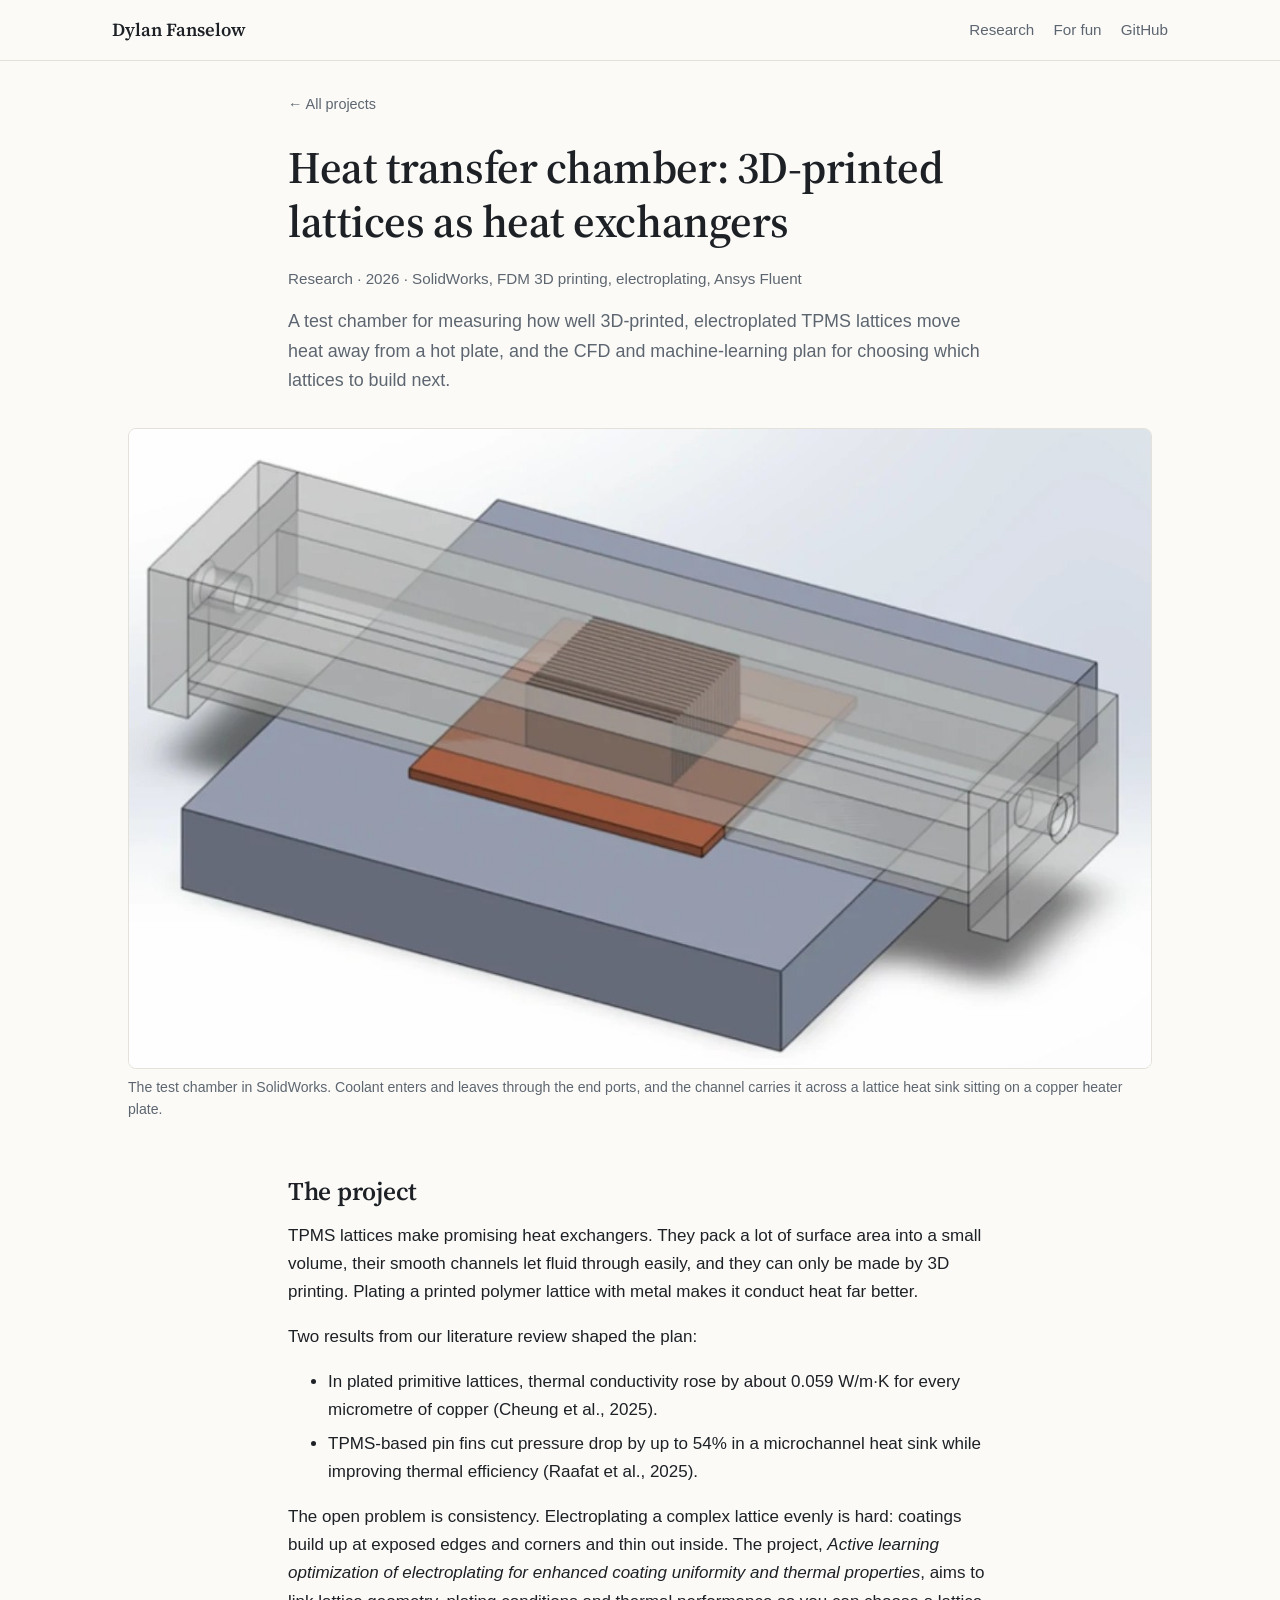
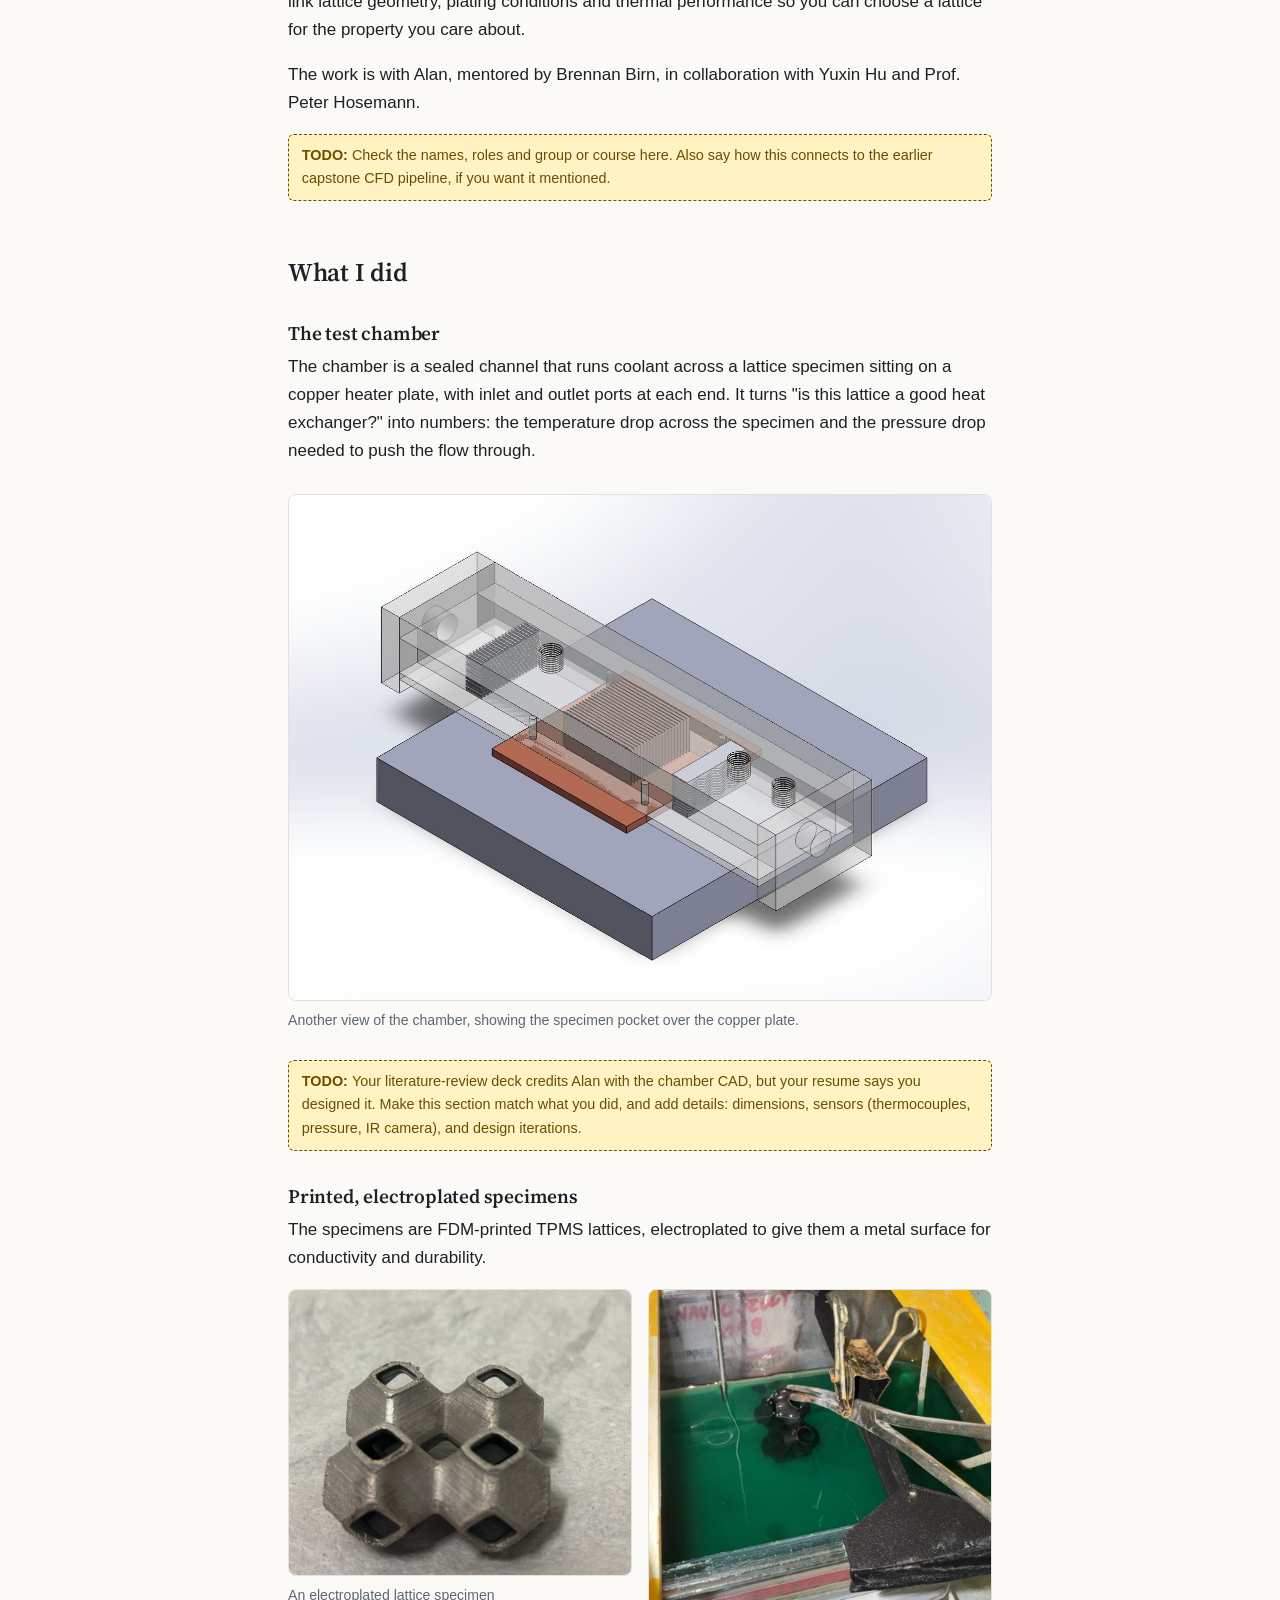
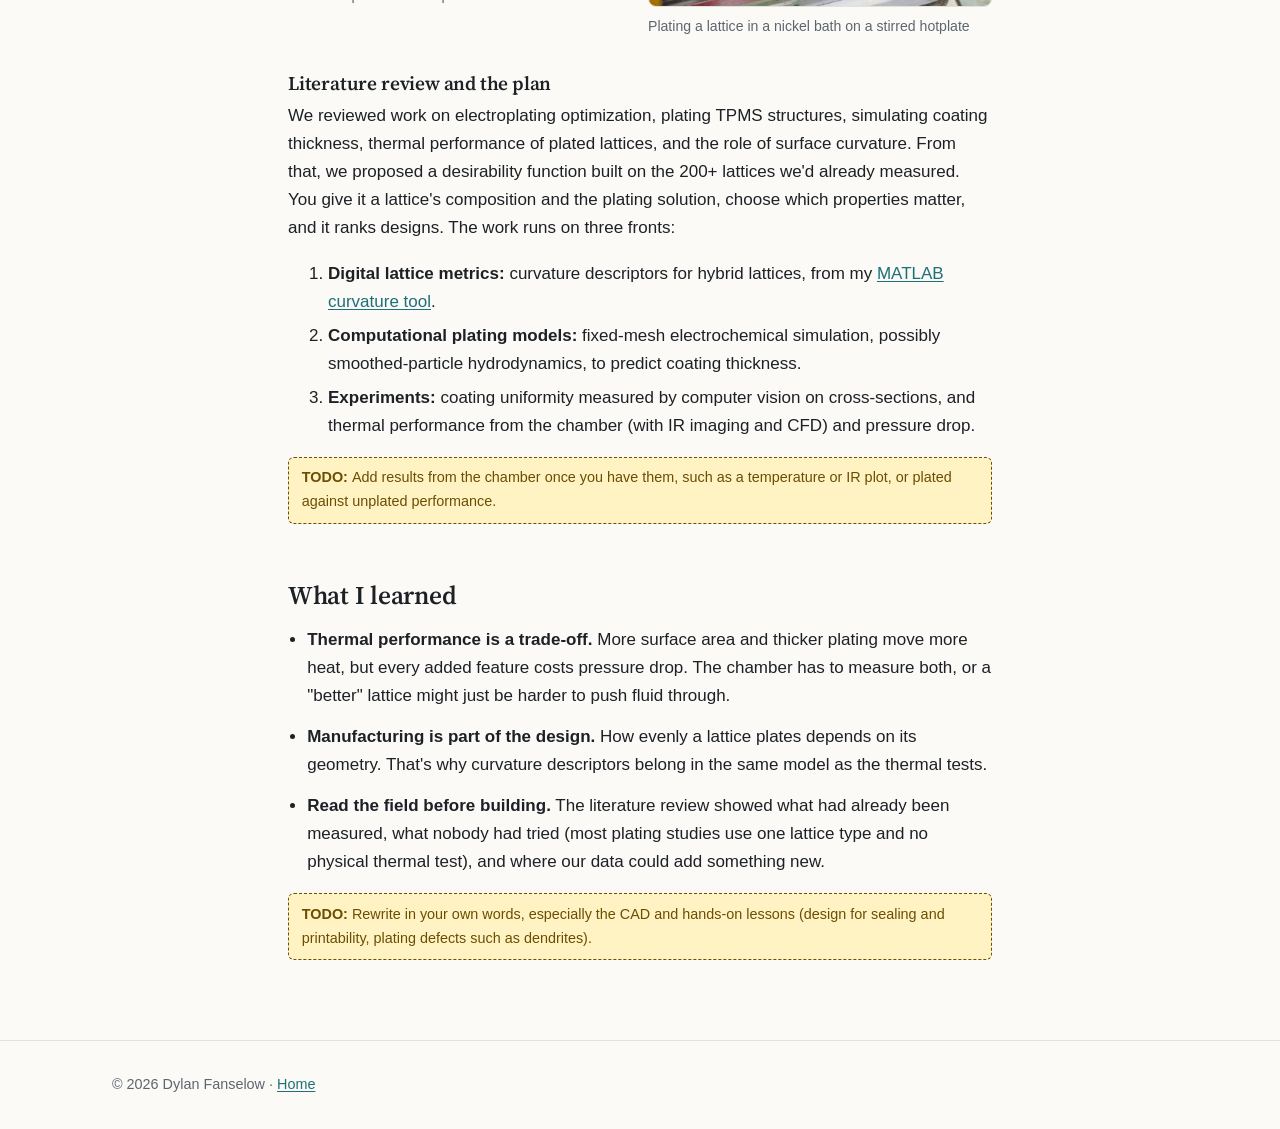
==== projects/heat-transfer-chamber.html @ c2d488ae "Add files via upload" ====
<!doctype html>
<html lang="en">
<head>
  <meta charset="utf-8">
  <meta name="viewport" content="width=device-width, initial-scale=1">
  <title>Heat Transfer Chamber · Dylan Fanselow</title>
  <meta name="description" content="A test chamber for additively manufactured, electroplated TPMS lattices used as heat exchangers: CAD, specimens, plating, and the CFD and ML plan around it.">
  <link rel="preconnect" href="https://fonts.googleapis.com">
  <link rel="preconnect" href="https://fonts.gstatic.com" crossorigin>
  <link href="https://fonts.googleapis.com/css2?family=Source+Serif+4:opsz,wght@8..60,600&display=swap" rel="stylesheet">
  <link rel="stylesheet" href="../assets/css/style.css">
</head>
<body>
<header class="site-header">
  <div class="wrap">
    <a class="brand" href="../index.html">Dylan Fanselow</a>
    <nav class="nav"><a href="../index.html#research">Research</a><a href="../index.html#fun">For fun</a><a href="https://github.com/dylanfanselow">GitHub</a></nav>
  </div>
</header>

<main class="article">
  <p class="crumb"><a href="../index.html#research">← All projects</a></p>

  <div class="project-head">
    <h1>Heat transfer chamber: 3D-printed lattices as heat exchangers</h1>
    <p class="meta">Research · 2026 · SolidWorks, FDM 3D printing, electroplating, Ansys Fluent</p>
    <p class="summary">A test chamber for measuring how well 3D-printed, electroplated TPMS lattices move heat away from a hot plate, and the CFD and machine-learning plan for choosing which lattices to build next.</p>
  </div>

  <figure class="hero-fig wide">
    <img src="../assets/img/chamber/test_chamber.jpg" alt="SolidWorks model of the heat transfer test chamber: a flow channel with inlet and outlet ports passing over a lattice heat sink on a copper plate">
    <figcaption>The test chamber in SolidWorks. Coolant enters and leaves through the end ports, and the channel carries it across a lattice heat sink sitting on a copper heater plate.</figcaption>
  </figure>

  <h2>The project</h2>
  <p>TPMS lattices make promising heat exchangers. They pack a lot of surface area into a small volume, their smooth channels let fluid through easily, and they can only be made by 3D printing. Plating a printed polymer lattice with metal makes it conduct heat far better.</p>
  <p>Two results from our literature review shaped the plan:</p>
  <ul>
    <li>In plated primitive lattices, thermal conductivity rose by about 0.059 W/m·K for every micrometre of copper (Cheung et al., 2025).</li>
    <li>TPMS-based pin fins cut pressure drop by up to 54% in a microchannel heat sink while improving thermal efficiency (Raafat et al., 2025).</li>
  </ul>
  <p>The open problem is consistency. Electroplating a complex lattice evenly is hard: coatings build up at exposed edges and corners and thin out inside. The project, <em>Active learning optimization of electroplating for enhanced coating uniformity and thermal properties</em>, aims to link lattice geometry, plating conditions and thermal performance so you can choose a lattice for the property you care about.</p>
  <p>The work is with Alan, mentored by Brennan Birn, in collaboration with Yuxin Hu and Prof. Peter Hosemann.</p>
  <span class="todo">Check the names, roles and group or course here. Also say how this connects to the earlier capstone CFD pipeline, if you want it mentioned.</span>

  <h2>What I did</h2>

  <h3>The test chamber</h3>
  <p>The chamber is a sealed channel that runs coolant across a lattice specimen sitting on a copper heater plate, with inlet and outlet ports at each end. It turns "is this lattice a good heat exchanger?" into numbers: the temperature drop across the specimen and the pressure drop needed to push the flow through.</p>
  <figure>
    <img src="../assets/img/chamber/test_chamber_view2.jpg" alt="Second view of the test chamber CAD model" loading="lazy">
    <figcaption>Another view of the chamber, showing the specimen pocket over the copper plate.</figcaption>
  </figure>
  <span class="todo">Your literature-review deck credits Alan with the chamber CAD, but your resume says you designed it. Make this section match what you did, and add details: dimensions, sensors (thermocouples, pressure, IR camera), and design iterations.</span>

  <h3>Printed, electroplated specimens</h3>
  <p>The specimens are FDM-printed TPMS lattices, electroplated to give them a metal surface for conductivity and durability.</p>
  <div class="grid-2">
    <figure><img src="../assets/img/chamber/electroplated_lattice.jpg" alt="Electroplated 3D-printed lattice specimen with a metallic finish" loading="lazy"><figcaption>An electroplated lattice specimen</figcaption></figure>
    <figure><img src="../assets/img/chamber/plating_setup.jpg" alt="A lattice suspended in a green nickel plating bath on a stirring hotplate" loading="lazy"><figcaption>Plating a lattice in a nickel bath on a stirred hotplate</figcaption></figure>
  </div>

  <h3>Literature review and the plan</h3>
  <p>We reviewed work on electroplating optimization, plating TPMS structures, simulating coating thickness, thermal performance of plated lattices, and the role of surface curvature. From that, we proposed a desirability function built on the 200+ lattices we'd already measured. You give it a lattice's composition and the plating solution, choose which properties matter, and it ranks designs. The work runs on three fronts:</p>
  <ol>
    <li><strong>Digital lattice metrics:</strong> curvature descriptors for hybrid lattices, from my <a href="tpms-curvature.html">MATLAB curvature tool</a>.</li>
    <li><strong>Computational plating models:</strong> fixed-mesh electrochemical simulation, possibly smoothed-particle hydrodynamics, to predict coating thickness.</li>
    <li><strong>Experiments:</strong> coating uniformity measured by computer vision on cross-sections, and thermal performance from the chamber (with IR imaging and CFD) and pressure drop.</li>
  </ol>
  <span class="todo">Add results from the chamber once you have them, such as a temperature or IR plot, or plated against unplated performance.</span>

  <h2>What I learned</h2>
  <ul class="learned">
    <li><strong>Thermal performance is a trade-off.</strong> More surface area and thicker plating move more heat, but every added feature costs pressure drop. The chamber has to measure both, or a "better" lattice might just be harder to push fluid through.</li>
    <li><strong>Manufacturing is part of the design.</strong> How evenly a lattice plates depends on its geometry. That's why curvature descriptors belong in the same model as the thermal tests.</li>
    <li><strong>Read the field before building.</strong> The literature review showed what had already been measured, what nobody had tried (most plating studies use one lattice type and no physical thermal test), and where our data could add something new.</li>
  </ul>
  <span class="todo">Rewrite in your own words, especially the CAD and hands-on lessons (design for sealing and printability, plating defects such as dendrites).</span>
</main>

<footer class="site-footer"><div class="wrap">© 2026 Dylan Fanselow · <a href="../index.html">Home</a></div></footer>
</body>
</html>
---- assets/css/style.css ----
/* ---------- tokens ---------- */
:root {
  --bg: #fbfaf7;
  --surface: #ffffff;
  --ink: #1d2126;
  --muted: #5d6670;
  --line: #e4e1da;
  --accent: #1f6f78;
  --accent-soft: #e3f0f0;
  --todo-bg: #fff3c4;
  --todo-ink: #6b4e00;
  --shadow: 0 1px 2px rgba(20, 24, 28, .06), 0 4px 16px rgba(20, 24, 28, .06);
  --serif: "Source Serif 4", Georgia, "Times New Roman", serif;
  --sans: -apple-system, BlinkMacSystemFont, "Segoe UI", Inter, Roboto, Helvetica, Arial, sans-serif;
  --mono: ui-monospace, SFMono-Regular, Menlo, Consolas, monospace;
  color-scheme: light;
}
@media (prefers-color-scheme: dark) {
  :root:not([data-theme="light"]) {
    --bg: #14171a;
    --surface: #1b1f23;
    --ink: #e7e9ea;
    --muted: #9aa3ab;
    --line: #2c3238;
    --accent: #6cc4cc;
    --accent-soft: #1c3236;
    --todo-bg: #3b3210;
    --todo-ink: #ffdf80;
    --shadow: 0 1px 2px rgba(0, 0, 0, .3), 0 4px 16px rgba(0, 0, 0, .25);
    color-scheme: dark;
  }
}
:root[data-theme="dark"] {
  --bg: #14171a; --surface: #1b1f23; --ink: #e7e9ea; --muted: #9aa3ab; --line: #2c3238;
  --accent: #6cc4cc; --accent-soft: #1c3236; --todo-bg: #3b3210; --todo-ink: #ffdf80;
  --shadow: 0 1px 2px rgba(0, 0, 0, .3), 0 4px 16px rgba(0, 0, 0, .25);
  color-scheme: dark;
}

/* ---------- base ---------- */
*, *::before, *::after { box-sizing: border-box; }
html { -webkit-text-size-adjust: 100%; }
body {
  margin: 0; background: var(--bg); color: var(--ink);
  font: 17px/1.65 var(--sans);
}
img { max-width: 100%; height: auto; display: block; }
a { color: var(--accent); text-underline-offset: 2px; }
a:hover { text-decoration-thickness: 2px; }
h1, h2, h3 { font-family: var(--serif); line-height: 1.2; font-weight: 600; letter-spacing: -.01em; }
h1 { font-size: clamp(2rem, 5vw, 2.8rem); margin: 0 0 .4em; }
h2 { font-size: 1.6rem; margin: 2.2em 0 .6em; }
h3 { font-size: 1.2rem; margin: 1.8em 0 .4em; }
p, ul, ol { margin: 0 0 1em; }
li { margin-bottom: .35em; }
code { font: .88em var(--mono); background: var(--accent-soft); padding: .1em .35em; border-radius: 4px; }
hr { border: 0; border-top: 1px solid var(--line); margin: 3rem 0; }

.wrap { max-width: 68rem; margin: 0 auto; padding: 0 16px; }
.article { max-width: 46rem; margin: 0 auto; padding: 0 16px; }

/* ---------- header / footer ---------- */
.site-header { border-bottom: 1px solid var(--line); background: var(--bg); }
.site-header .wrap { display: flex; align-items: center; justify-content: space-between; gap: 1rem; min-height: 60px; flex-wrap: wrap; }
.brand { font-family: var(--serif); font-weight: 600; font-size: 1.15rem; color: var(--ink); text-decoration: none; }
.nav { display: flex; gap: 1.2rem; flex-wrap: wrap; font-size: .95rem; }
.nav a { color: var(--muted); text-decoration: none; }
.nav a:hover { color: var(--accent); }
.site-footer { border-top: 1px solid var(--line); margin-top: 5rem; padding: 2rem 0; color: var(--muted); font-size: .9rem; }

/* ---------- home ---------- */
.hero { padding: 4.5rem 0 2.5rem; display: grid; grid-template-columns: 200px minmax(0, 1fr); gap: 2.5rem; align-items: center; }
.headshot { width: 200px; height: 200px; border-radius: 50%; object-fit: cover; border: 1px solid var(--line); box-shadow: var(--shadow); }
@media (max-width: 640px) {
  .hero { grid-template-columns: 1fr; gap: 1.4rem; padding-top: 2.5rem; }
  .headshot { width: 132px; height: 132px; }
}
.hero .kicker { color: var(--accent); font-weight: 600; letter-spacing: .04em; text-transform: uppercase; font-size: .8rem; margin-bottom: .8rem; }
.hero p.lede { font-size: 1.15rem; color: var(--muted); max-width: 40rem; }
.links { display: flex; gap: .6rem; flex-wrap: wrap; margin-top: 1.4rem; padding: 0; list-style: none; }
.links a {
  display: inline-block; padding: .45rem .9rem; border: 1px solid var(--line); border-radius: 999px;
  text-decoration: none; color: var(--ink); background: var(--surface); font-size: .92rem;
}
.links a:hover { border-color: var(--accent); color: var(--accent); }

.section-title { display: flex; align-items: baseline; justify-content: space-between; gap: 1rem; margin: 3rem 0 1.2rem; }
.section-title h2 { margin: 0; }
.section-title p { margin: 0; color: var(--muted); font-size: .95rem; }

.cards { display: grid; grid-template-columns: repeat(auto-fit, minmax(min(100%, 380px), 1fr)); gap: 1.4rem; }
.card {
  display: flex; flex-direction: column; background: var(--surface); border: 1px solid var(--line);
  border-radius: 12px; overflow: hidden; text-decoration: none; color: var(--ink); box-shadow: var(--shadow);
  transition: transform .15s ease, border-color .15s ease;
}
.card:hover { transform: translateY(-2px); border-color: var(--accent); }
.card .thumb { aspect-ratio: 16 / 10; background: #fff; display: flex; align-items: center; justify-content: center; overflow: hidden; border-bottom: 1px solid var(--line); }
.card .thumb img { width: 100%; height: 100%; object-fit: cover; }
.card .thumb.contain img { object-fit: contain; padding: 8px; }
.card .body { padding: 1rem 1.1rem 1.2rem; display: flex; flex-direction: column; gap: .4rem; flex: 1; }
.card h3 { margin: 0; font-size: 1.15rem; }
.card p { margin: 0; color: var(--muted); font-size: .95rem; }
.card .meta { font-size: .8rem; color: var(--muted); margin-top: auto; padding-top: .5rem; }
.tags { display: flex; flex-wrap: wrap; gap: .35rem; padding: 0; margin: .2rem 0 0; list-style: none; }
.tags li { font-size: .74rem; background: var(--accent-soft); color: var(--accent); padding: .15rem .55rem; border-radius: 999px; margin: 0; }

.fun-card { display: grid; grid-template-columns: minmax(0, 1.1fr) minmax(0, 1fr); background: var(--surface); border: 1px solid var(--line); border-radius: 12px; overflow: hidden; box-shadow: var(--shadow); }
.fun-card img { width: 100%; height: 100%; object-fit: cover; image-rendering: pixelated; }
.fun-card .body { padding: 1.4rem 1.5rem; }
.fun-card h3 { margin-top: 0; }
@media (max-width: 720px) { .fun-card { grid-template-columns: 1fr; } }

/* ---------- project page ---------- */
.crumb { font-size: .9rem; margin: 2rem 0 1.5rem; }
.crumb a { color: var(--muted); text-decoration: none; }
.crumb a:hover { color: var(--accent); }
.project-head .meta { color: var(--muted); font-size: .95rem; margin-bottom: 1rem; }
.project-head .summary { font-size: 1.12rem; color: var(--muted); }
.hero-fig { margin: 2rem 0 0; }

figure { margin: 1.8rem 0; }
figure img { border-radius: 8px; border: 1px solid var(--line); background: #fff; }
figure.bare img { border: 0; background: transparent; }
figcaption { font-size: .88rem; color: var(--muted); margin-top: .55rem; line-height: 1.5; }
.wide { width: min(64rem, calc(100vw - 32px)); margin-left: 50%; transform: translateX(-50%); }
.grid-2, .grid-3 { display: grid; gap: 1rem; }
.grid-2 { grid-template-columns: repeat(2, minmax(0, 1fr)); }
.grid-3 { grid-template-columns: repeat(3, minmax(0, 1fr)); }
.grid-2 figure, .grid-3 figure { margin: 0; }
@media (max-width: 640px) { .grid-2, .grid-3 { grid-template-columns: 1fr; } }

.step { counter-increment: step; }
.part-label { display: inline-block; font: 600 .75rem var(--sans); letter-spacing: .06em; text-transform: uppercase; color: var(--accent); margin-bottom: .2rem; }

.callout { background: var(--accent-soft); border-left: 3px solid var(--accent); padding: .9rem 1.1rem; border-radius: 6px; margin: 1.5rem 0; }
.callout p:last-child { margin-bottom: 0; }

.todo {
  display: block; background: var(--todo-bg); color: var(--todo-ink); border: 1px dashed currentColor;
  padding: .55rem .8rem; border-radius: 6px; font-size: .9rem; margin: 1rem 0;
}
.todo::before { content: "TODO: "; font-weight: 700; }
.img-slot {
  display: flex; align-items: center; justify-content: center; text-align: center; min-height: 220px; padding: 1rem;
  border: 2px dashed var(--line); border-radius: 8px; color: var(--muted); font-size: .9rem; background: var(--surface);
}

.table-scroll { overflow-x: auto; margin: 1.5rem 0; }
table { border-collapse: collapse; width: 100%; font-size: .9rem; font-variant-numeric: tabular-nums; }
th, td { border-bottom: 1px solid var(--line); padding: .5rem .6rem; text-align: left; vertical-align: top; }
th { font-weight: 600; color: var(--muted); font-size: .82rem; text-transform: uppercase; letter-spacing: .03em; }
td.num, th.num { text-align: right; }
.desc-grid td, .desc-grid th { text-align: center; }
.desc-grid td:first-child, .desc-grid th:first-child { text-align: left; }
.desc-grid td.dot { color: var(--accent); font-weight: 700; }

.learned { padding-left: 1.2rem; }
.learned li { margin-bottom: .8rem; }

.page-links { display: flex; gap: .6rem; flex-wrap: wrap; padding: 0; list-style: none; margin: 1rem 0; }
.page-links a { display: inline-block; padding: .45rem .9rem; border-radius: 8px; background: var(--accent); color: var(--bg); text-decoration: none; font-size: .92rem; font-weight: 600; }
.page-links a.secondary { background: transparent; color: var(--accent); border: 1px solid var(--accent); }
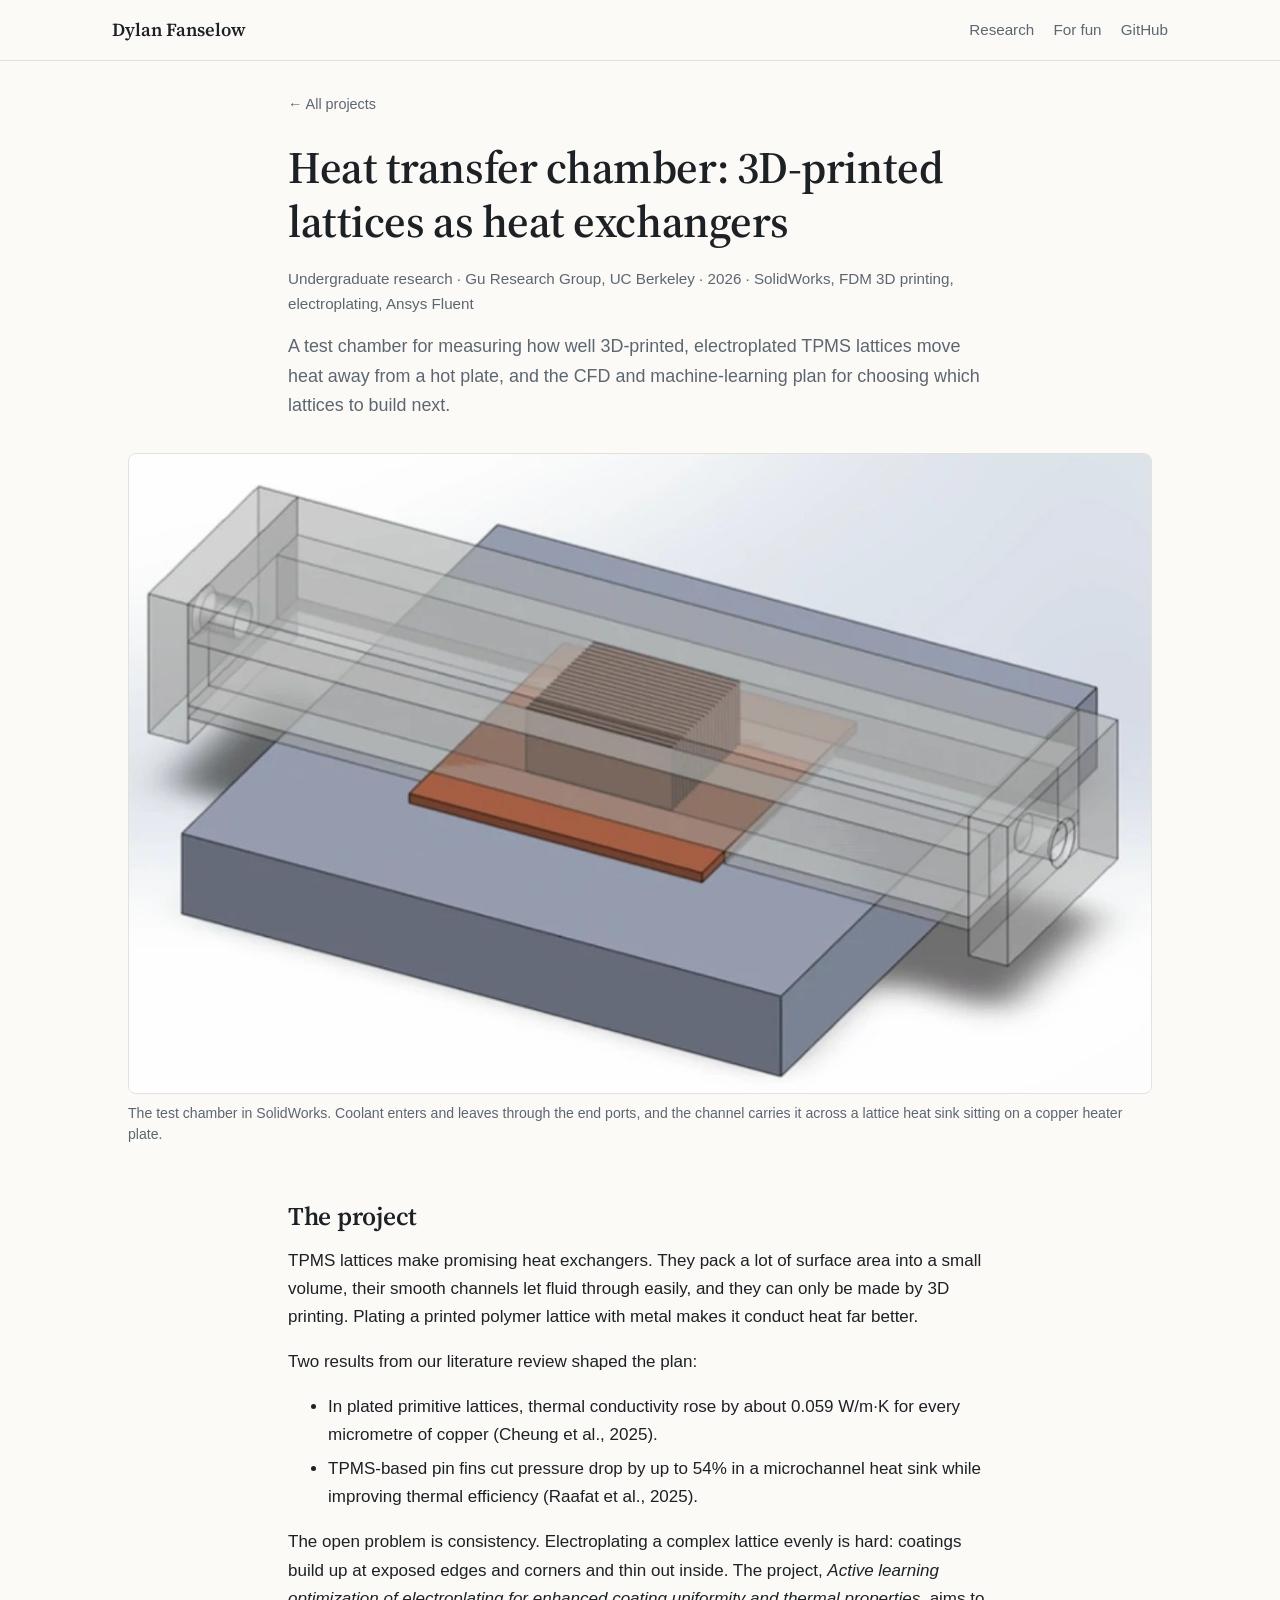
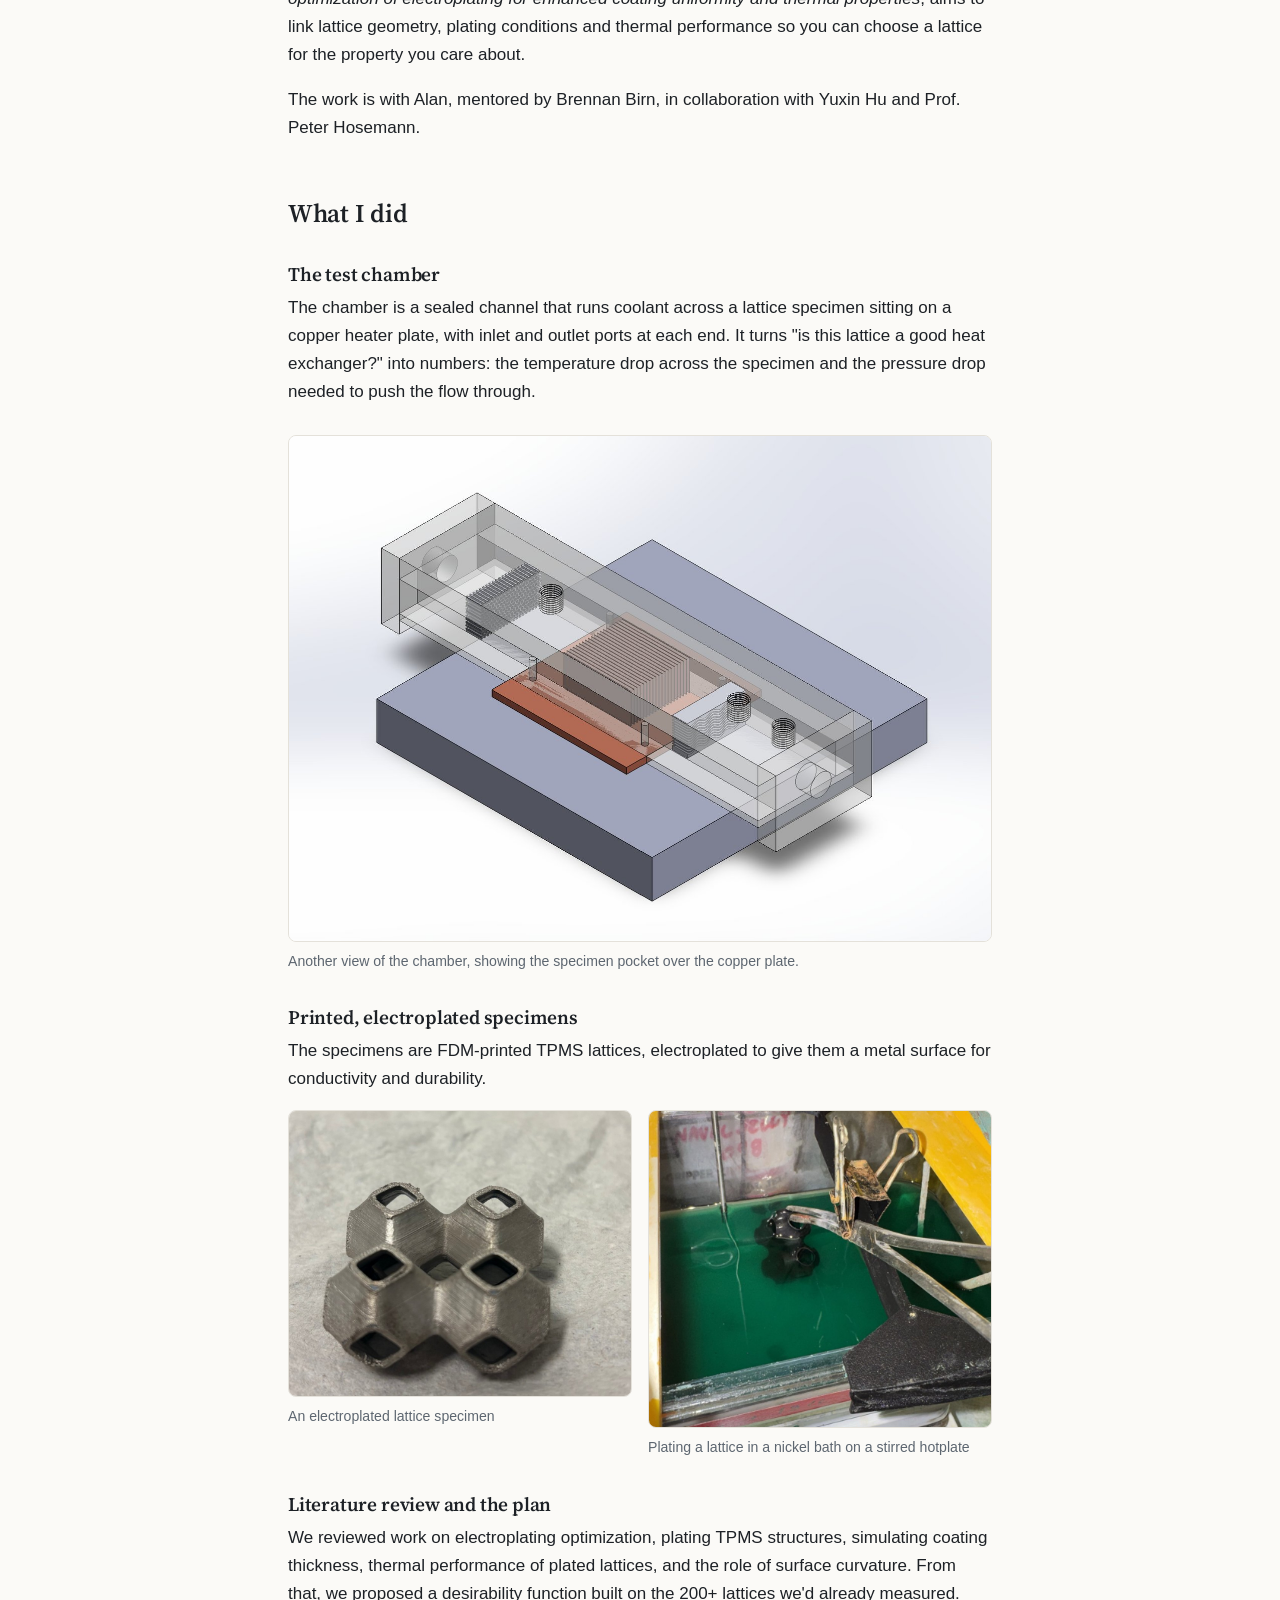
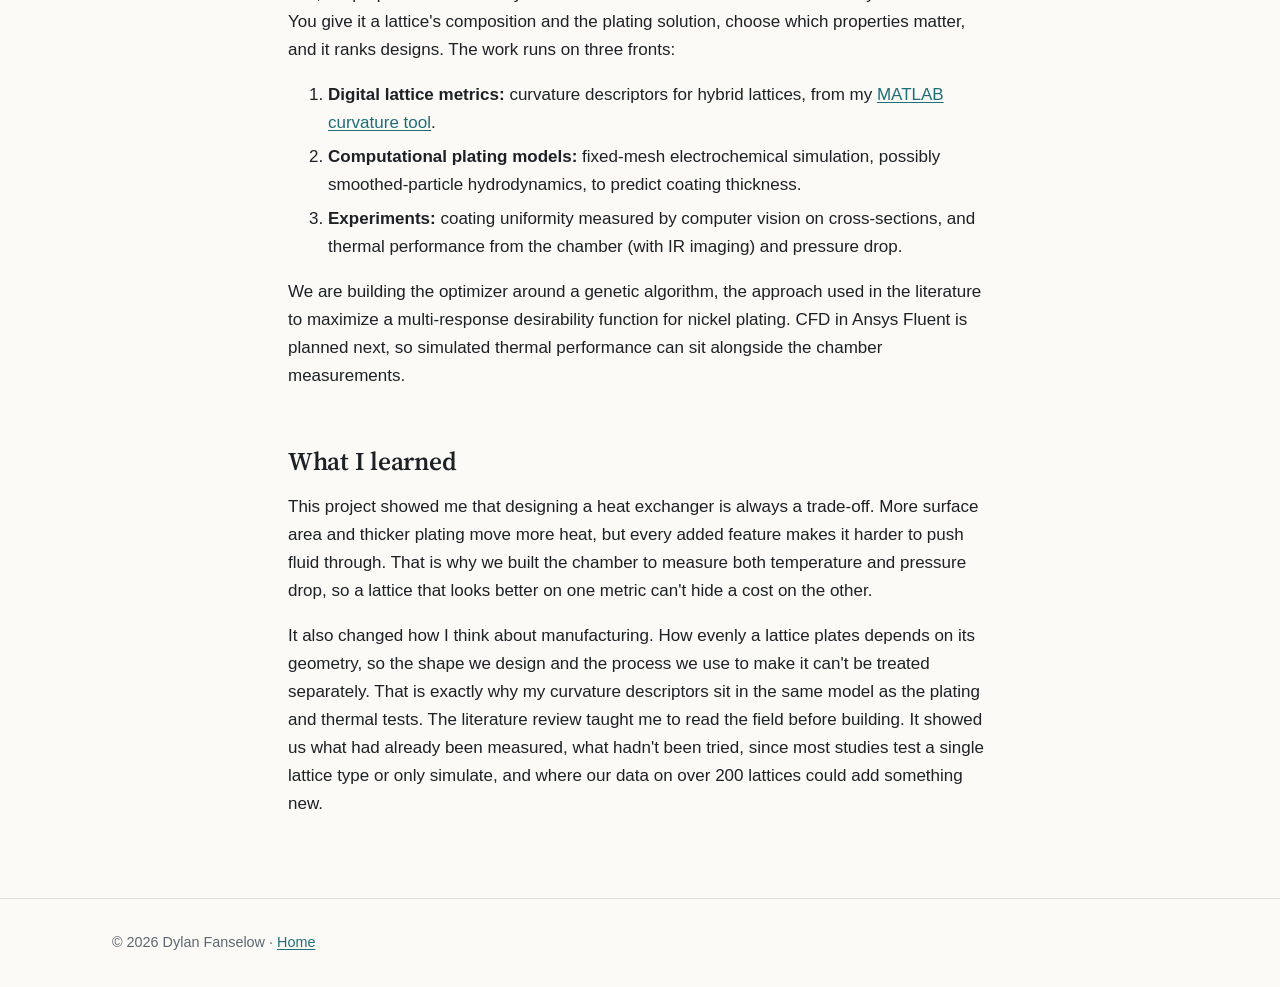
==== commit 03ac3687: "Add files via upload" ====
--- a/projects/heat-transfer-chamber.html
+++ b/projects/heat-transfer-chamber.html
@@ -23,7 +23,7 @@
 
   <div class="project-head">
     <h1>Heat transfer chamber: 3D-printed lattices as heat exchangers</h1>
-    <p class="meta">Research · 2026 · SolidWorks, FDM 3D printing, electroplating, Ansys Fluent</p>
+    <p class="meta">Undergraduate research · Gu Research Group, UC Berkeley · 2026 · SolidWorks, FDM 3D printing, electroplating, Ansys Fluent</p>
     <p class="summary">A test chamber for measuring how well 3D-printed, electroplated TPMS lattices move heat away from a hot plate, and the CFD and machine-learning plan for choosing which lattices to build next.</p>
   </div>
 
@@ -41,7 +41,6 @@
   </ul>
   <p>The open problem is consistency. Electroplating a complex lattice evenly is hard: coatings build up at exposed edges and corners and thin out inside. The project, <em>Active learning optimization of electroplating for enhanced coating uniformity and thermal properties</em>, aims to link lattice geometry, plating conditions and thermal performance so you can choose a lattice for the property you care about.</p>
   <p>The work is with Alan, mentored by Brennan Birn, in collaboration with Yuxin Hu and Prof. Peter Hosemann.</p>
-  <span class="todo">Check the names, roles and group or course here. Also say how this connects to the earlier capstone CFD pipeline, if you want it mentioned.</span>
 
   <h2>What I did</h2>
 
@@ -51,7 +50,6 @@
     <img src="../assets/img/chamber/test_chamber_view2.jpg" alt="Second view of the test chamber CAD model" loading="lazy">
     <figcaption>Another view of the chamber, showing the specimen pocket over the copper plate.</figcaption>
   </figure>
-  <span class="todo">Your literature-review deck credits Alan with the chamber CAD, but your resume says you designed it. Make this section match what you did, and add details: dimensions, sensors (thermocouples, pressure, IR camera), and design iterations.</span>
 
   <h3>Printed, electroplated specimens</h3>
   <p>The specimens are FDM-printed TPMS lattices, electroplated to give them a metal surface for conductivity and durability.</p>
@@ -65,17 +63,13 @@
   <ol>
     <li><strong>Digital lattice metrics:</strong> curvature descriptors for hybrid lattices, from my <a href="tpms-curvature.html">MATLAB curvature tool</a>.</li>
     <li><strong>Computational plating models:</strong> fixed-mesh electrochemical simulation, possibly smoothed-particle hydrodynamics, to predict coating thickness.</li>
-    <li><strong>Experiments:</strong> coating uniformity measured by computer vision on cross-sections, and thermal performance from the chamber (with IR imaging and CFD) and pressure drop.</li>
+    <li><strong>Experiments:</strong> coating uniformity measured by computer vision on cross-sections, and thermal performance from the chamber (with IR imaging) and pressure drop.</li>
   </ol>
-  <span class="todo">Add results from the chamber once you have them, such as a temperature or IR plot, or plated against unplated performance.</span>
+  <p>We are building the optimizer around a genetic algorithm, the approach used in the literature to maximize a multi-response desirability function for nickel plating. CFD in Ansys Fluent is planned next, so simulated thermal performance can sit alongside the chamber measurements.</p>
 
   <h2>What I learned</h2>
-  <ul class="learned">
-    <li><strong>Thermal performance is a trade-off.</strong> More surface area and thicker plating move more heat, but every added feature costs pressure drop. The chamber has to measure both, or a "better" lattice might just be harder to push fluid through.</li>
-    <li><strong>Manufacturing is part of the design.</strong> How evenly a lattice plates depends on its geometry. That's why curvature descriptors belong in the same model as the thermal tests.</li>
-    <li><strong>Read the field before building.</strong> The literature review showed what had already been measured, what nobody had tried (most plating studies use one lattice type and no physical thermal test), and where our data could add something new.</li>
-  </ul>
-  <span class="todo">Rewrite in your own words, especially the CAD and hands-on lessons (design for sealing and printability, plating defects such as dendrites).</span>
+  <p>This project showed me that designing a heat exchanger is always a trade-off. More surface area and thicker plating move more heat, but every added feature makes it harder to push fluid through. That is why we built the chamber to measure both temperature and pressure drop, so a lattice that looks better on one metric can't hide a cost on the other.</p>
+  <p>It also changed how I think about manufacturing. How evenly a lattice plates depends on its geometry, so the shape we design and the process we use to make it can't be treated separately. That is exactly why my curvature descriptors sit in the same model as the plating and thermal tests. The literature review taught me to read the field before building. It showed us what had already been measured, what hadn't been tried, since most studies test a single lattice type or only simulate, and where our data on over 200 lattices could add something new.</p>
 </main>
 
 <footer class="site-footer"><div class="wrap">© 2026 Dylan Fanselow · <a href="../index.html">Home</a></div></footer>
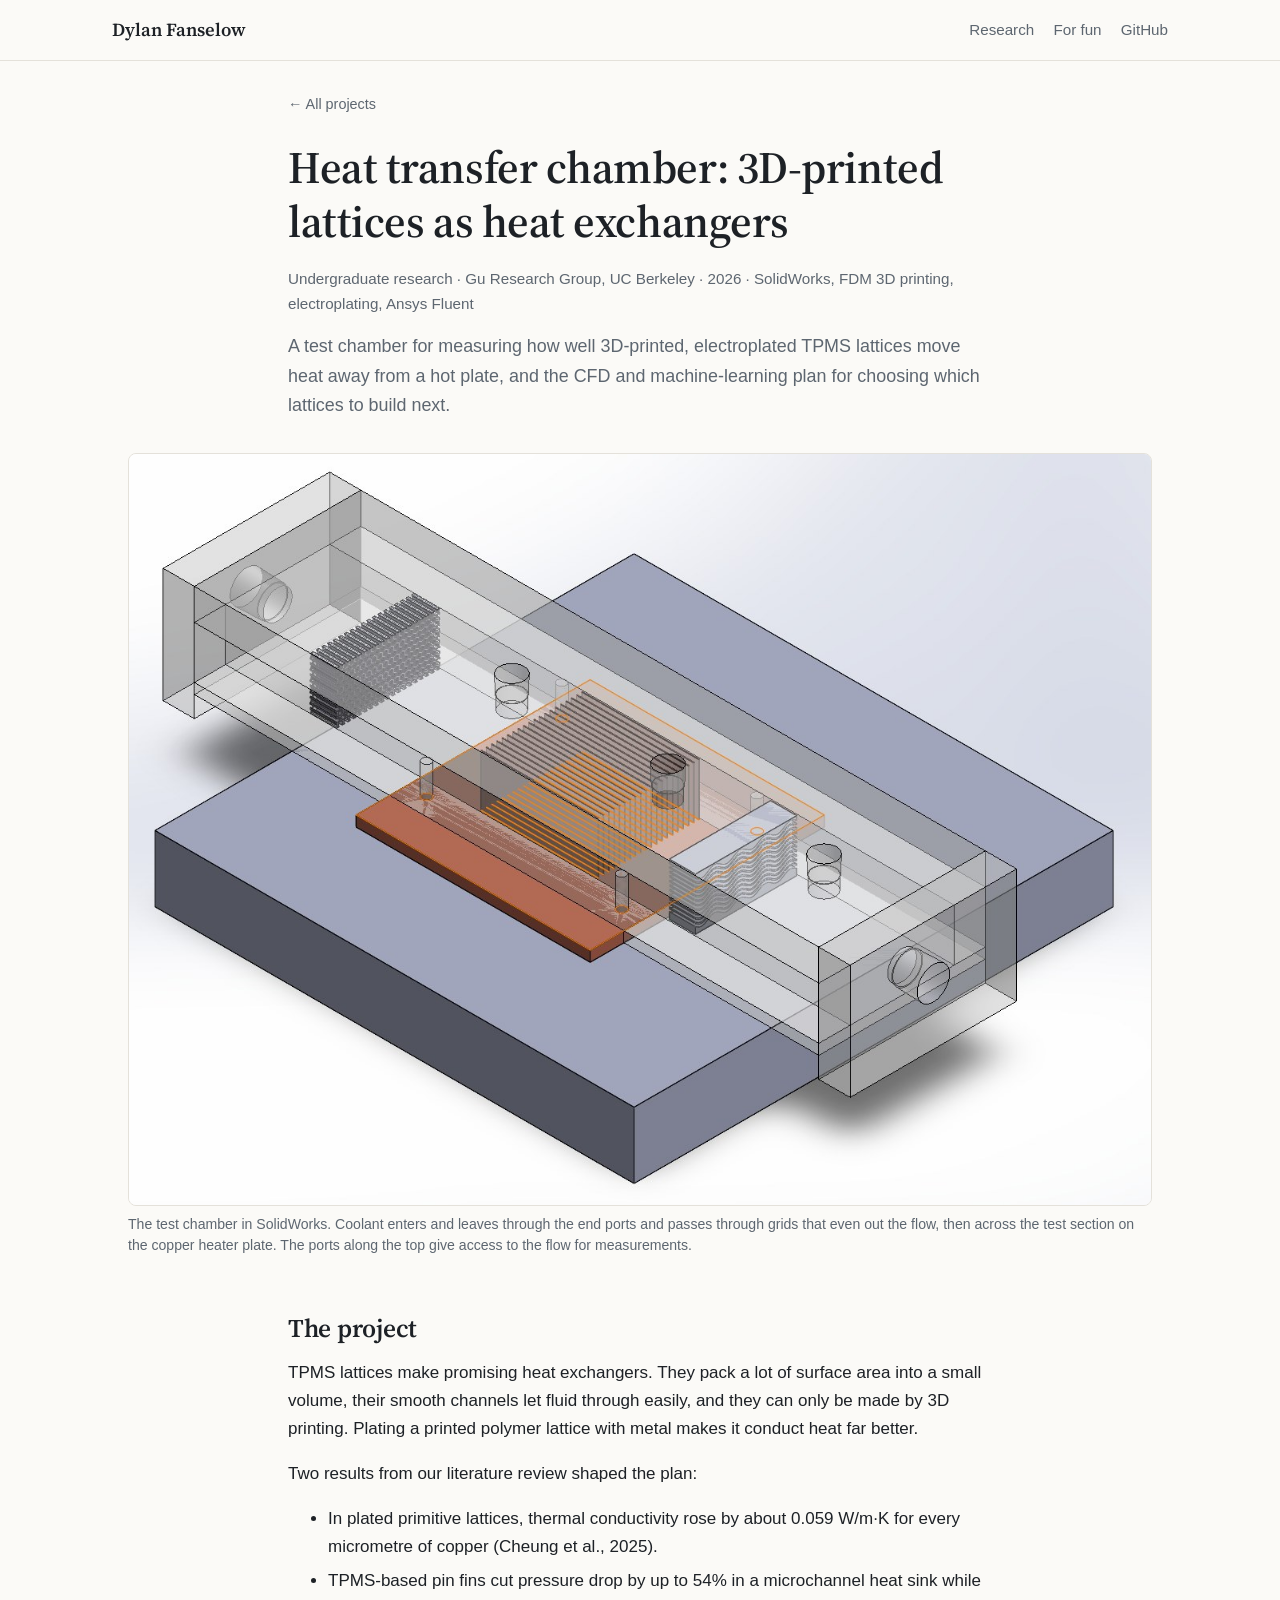
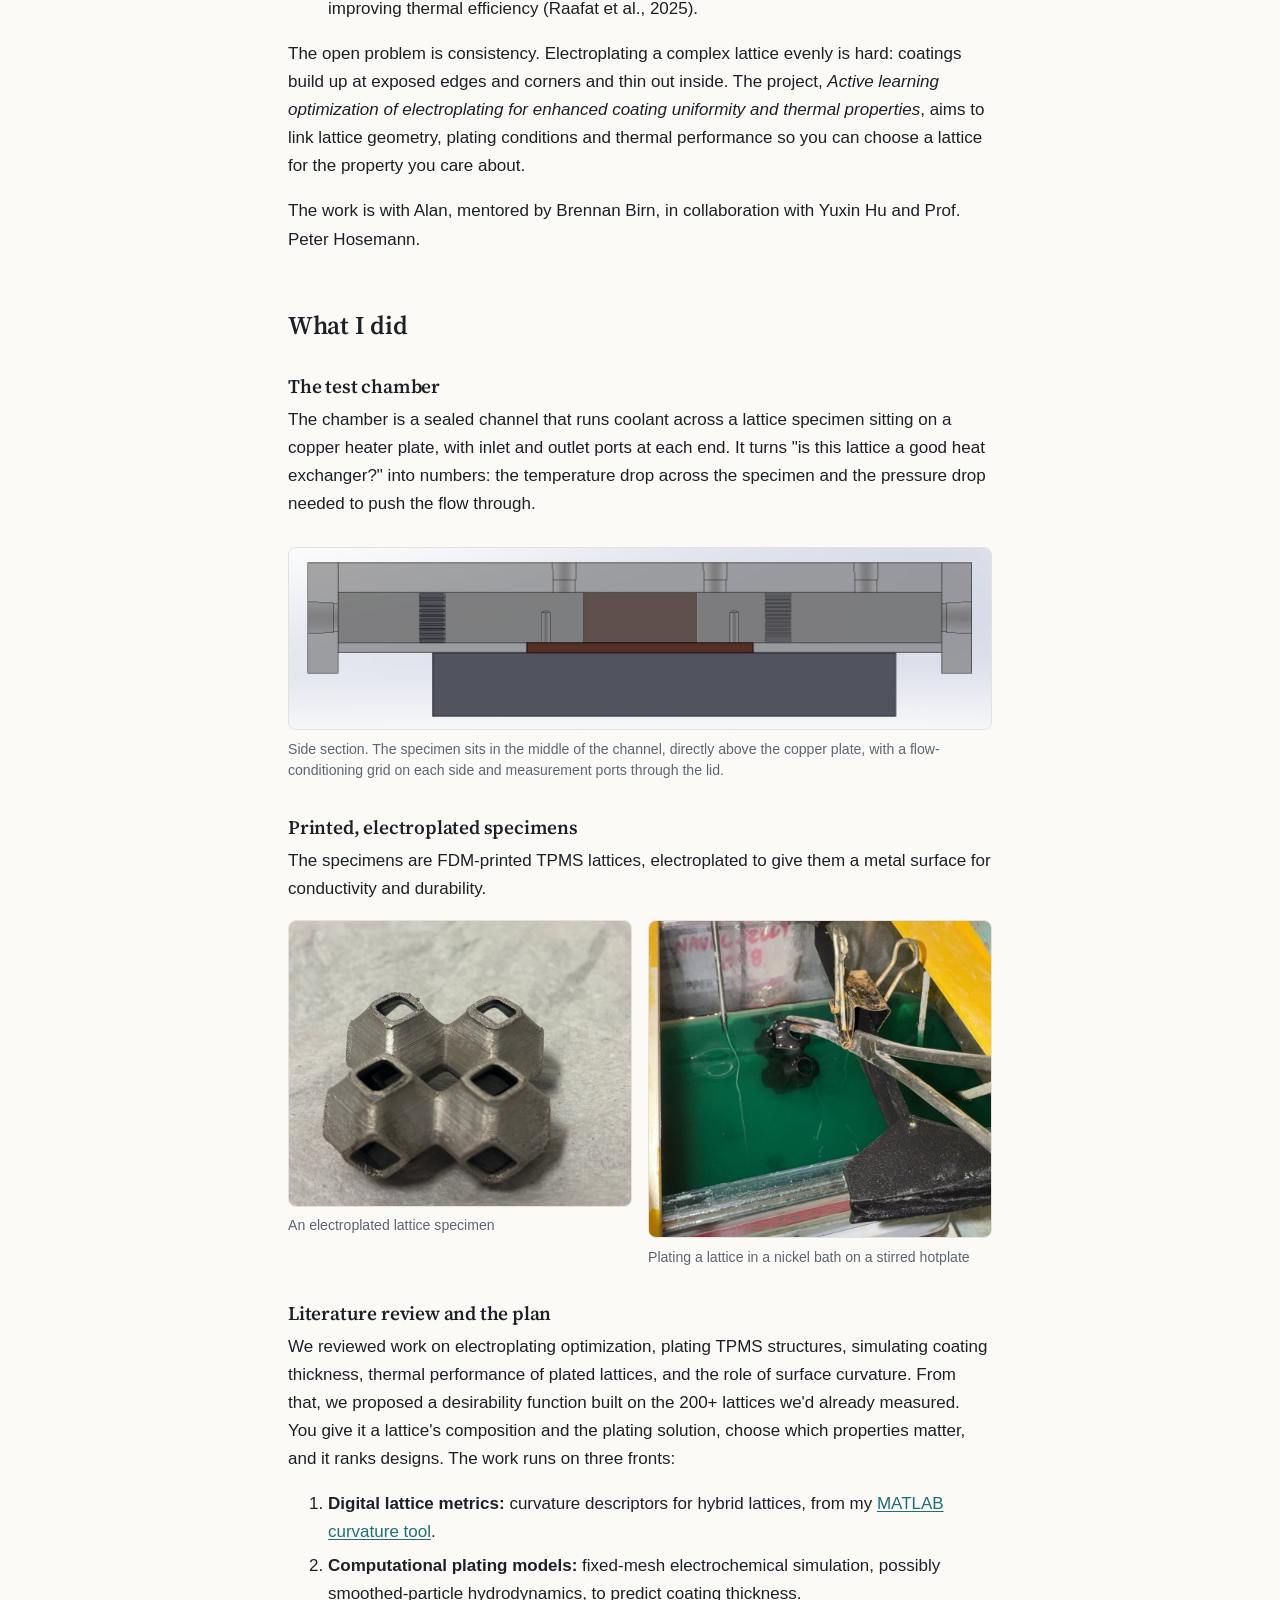
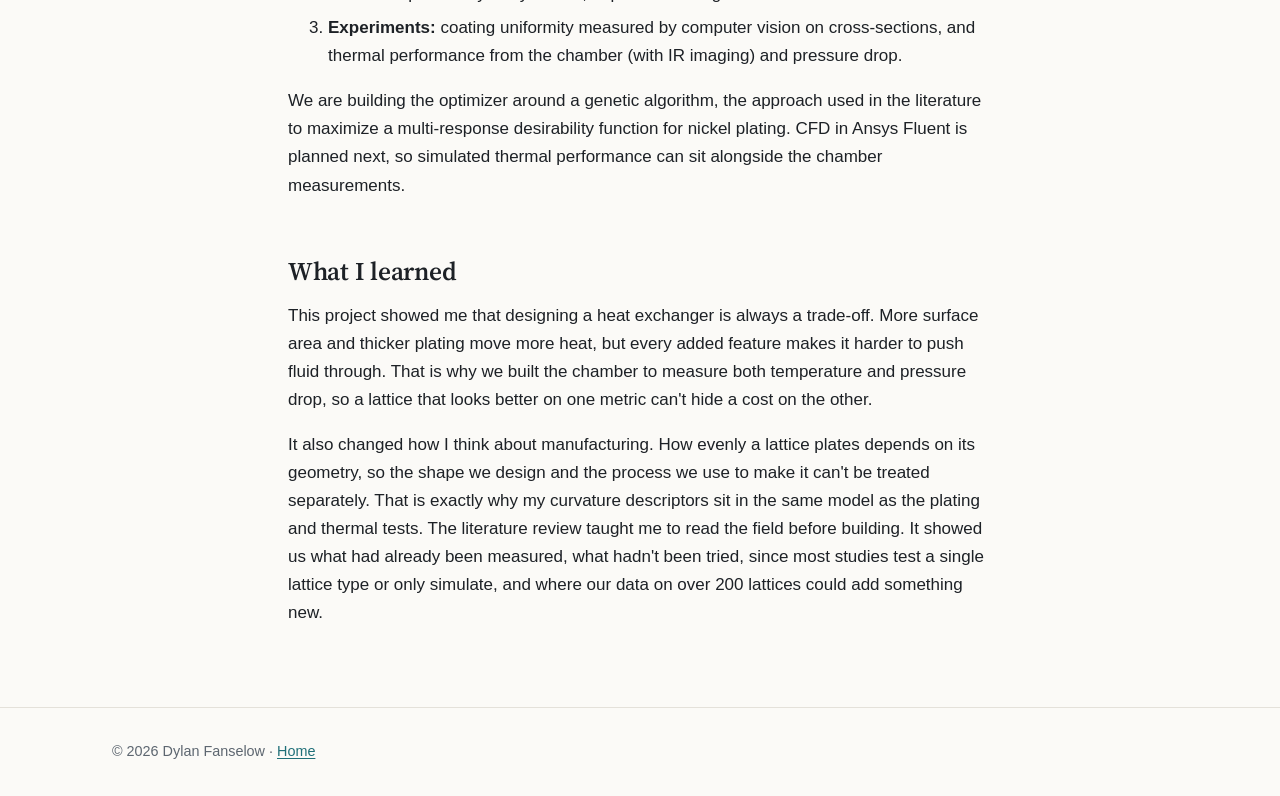
==== commit b672891e: "Add files via upload" ====
--- a/projects/heat-transfer-chamber.html
+++ b/projects/heat-transfer-chamber.html
@@ -28,8 +28,8 @@
   </div>
 
   <figure class="hero-fig wide">
-    <img src="../assets/img/chamber/test_chamber.jpg" alt="SolidWorks model of the heat transfer test chamber: a flow channel with inlet and outlet ports passing over a lattice heat sink on a copper plate">
-    <figcaption>The test chamber in SolidWorks. Coolant enters and leaves through the end ports, and the channel carries it across a lattice heat sink sitting on a copper heater plate.</figcaption>
+    <img src="../assets/img/chamber/test_chamber.jpg" alt="SolidWorks model of the heat transfer test chamber: a clear flow channel with end ports, flow-conditioning grids, and heat-exchanger specimens on a copper plate">
+    <figcaption>The test chamber in SolidWorks. Coolant enters and leaves through the end ports and passes through grids that even out the flow, then across the test section on the copper heater plate. The ports along the top give access to the flow for measurements.</figcaption>
   </figure>
 
   <h2>The project</h2>
@@ -47,8 +47,8 @@
   <h3>The test chamber</h3>
   <p>The chamber is a sealed channel that runs coolant across a lattice specimen sitting on a copper heater plate, with inlet and outlet ports at each end. It turns "is this lattice a good heat exchanger?" into numbers: the temperature drop across the specimen and the pressure drop needed to push the flow through.</p>
   <figure>
-    <img src="../assets/img/chamber/test_chamber_view2.jpg" alt="Second view of the test chamber CAD model" loading="lazy">
-    <figcaption>Another view of the chamber, showing the specimen pocket over the copper plate.</figcaption>
+    <img src="../assets/img/chamber/test_chamber_view2.jpg" alt="Side section of the test chamber: flow channel with end ports, flow-conditioning grids, a specimen above the copper plate, and ports in the lid" loading="lazy">
+    <figcaption>Side section. The specimen sits in the middle of the channel, directly above the copper plate, with a flow-conditioning grid on each side and measurement ports through the lid.</figcaption>
   </figure>
 
   <h3>Printed, electroplated specimens</h3>
